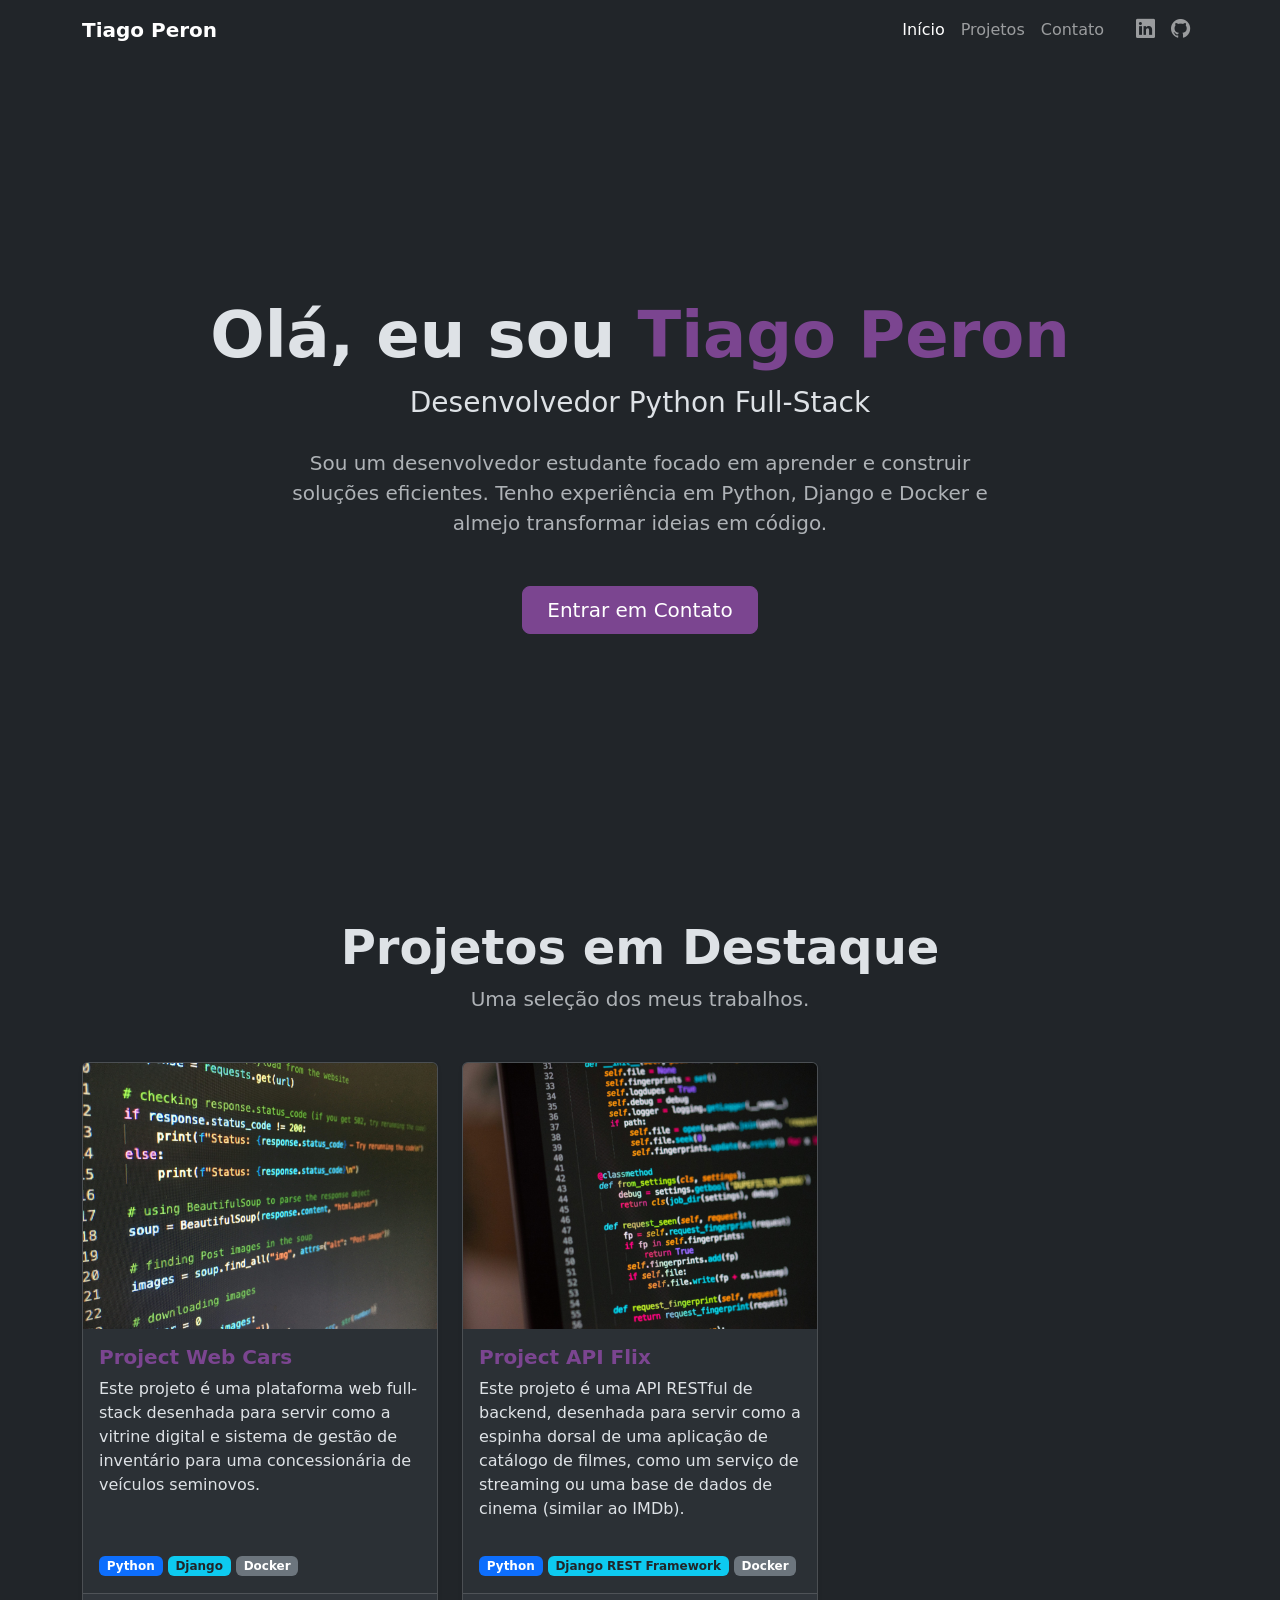
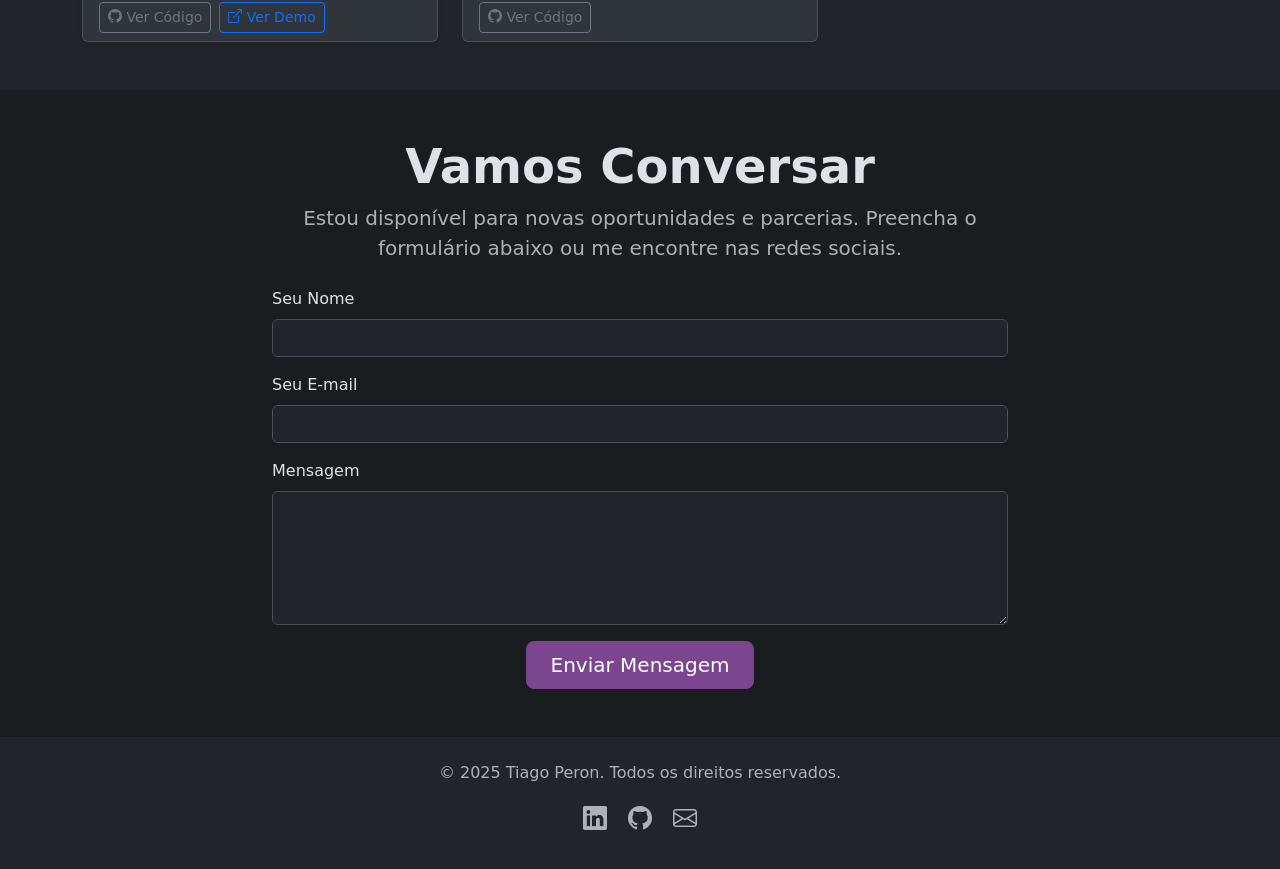
==== index.html @ 698f842c "Initial" ====
<!DOCTYPE html>
<html lang="pt-br" data-bs-theme="dark">

<head>
    <meta charset="UTF-8">
    <meta name="viewport" content="width=device-width, initial-scale=1.0">

    <title>Tiago Peron - Portfólio de Python Full-Stack</title>

    <!-- Google tag (gtag.js) -->
    <script async src="https://www.googletagmanager.com/gtag/js?id=G-5X2ZS7D6HD"></script>
    <script>
        window.dataLayer = window.dataLayer || [];
        function gtag() { dataLayer.push(arguments); }
        gtag('js', new Date());

        gtag('config', 'G-5X2ZS7D6HD');
    </script>

    <meta name="description"
        content="Tiago Peron, desenvolvedor Python Full-Stack com experiência em Django, Django REST Framework, Docker, HTML, CSS e React.">
    <meta name="robots" content="index, follow">
    <link rel="canonical" href="https://tiagoperon.com.br/">

    <meta property="og:type" content="website">
    <meta property="og:url" content="https://tiagoperon.com.br/">
    <meta property="og:title" content="Tiago Peron - Portfólio de Python Full-Stack">
    <meta property="og:description"
        content="Tiago Peron, desenvolvedor Python Full-Stack com experiência em Django, Django REST Framework, Docker, HTML, CSS e React.">
    <meta property="og:image" content="https://www.URLoficialdasuapagina.com.br/imagem-para-compartilhar.jpg">



    <link href="https://cdn.jsdelivr.net/npm/bootstrap@5.3.3/dist/css/bootstrap.min.css" rel="stylesheet"
        integrity="sha384-QWTKZyjpPEjISv5WaRU9OFeRpok6YctnYmDr5pNlyT2bRjXh0JMhjY6hW+ALEwIH" crossorigin="anonymous">

    <link rel="stylesheet" href="https://cdn.jsdelivr.net/npm/bootstrap-icons@1.11.3/font/bootstrap-icons.min.css">

    <link rel="stylesheet" href="css/style.css">

    <link rel="icon" href="images/favicon.png" type="image/png">

    <script type="application/ld+json">
    {
        "@context": "https://schema.org",
        "@type": "ProfilePage",
        "mainEntityOfPage": {
            "@type": "WebPage",
            "@id": "https://tiagoperon.com.br/"
        },
        "name": "Tiago Peron - Portfólio de Python Full-Stack",
        "description": "Portfólio de Tiago Peron, desenvolvedor Python Full-Stack com experiência em Django, Django REST Framework, Docker, HTML, CSS e React.",
        "url": "https://tiagoperon.com.br/",
        "author": {
            "@type": "Person",
            "name": "Tiago Peron",
            "image": "https://tiagoperon.com.br/link-para-sua-foto.jpg",
            "jobTitle": "Desenvolvedor Python Full-Stack",
            "alumniOf": "[Nome da sua Universidade ou Bootcamp, se aplicável]",
            "knowsAbout": [
                "Python",
                "Django",
                "Django REST Framework",
                "Docker",
                "React",
                "API REST",
                "HTML",
                "CSS",
                "JavaScript"
            ],
            "sameAs": [
                "https://www.linkedin.com/in/tperons/",
                "https://github.com/tperons"
            ]
        }
    }
    </script>

</head>

<body>

    <nav class="navbar navbar-expand-lg navbar-dark bg-dark sticky-top">
        <div class="container">
            <a class="navbar-brand fw-bold" href="#">Tiago Peron</a>

            <button class="navbar-toggler" type="button" data-bs-toggle="collapse" data-bs-target="#navbarNav"
                aria-controls="navbarNav" aria-expanded="false" aria-label="Toggle navigation">
                <span class="navbar-toggler-icon"></span>
            </button>

            <div class="collapse navbar-collapse" id="navbarNav">
                <ul class="navbar-nav ms-auto mb-2 mb-lg-0 align-items-center">
                    <li class="nav-item">
                        <a class="nav-link active" href="#inicio">Início</a>
                    </li>
                    <li class="nav-item">
                        <a class="nav-link" href="#projetos">Projetos</a>
                    </li>
                    <li class="nav-item">
                        <a class="nav-link" href="#contato">Contato</a>
                    </li>

                    <li class="nav-item ms-lg-3">
                        <a class="nav-link social-link" href="https://www.linkedin.com/in/tperons/" target="_blank"
                            rel="noopener noreferrer" title="LinkedIn">
                            <i class="bi bi-linkedin"></i>
                        </a>
                    </li>
                    <li class="nav-item">
                        <a class="nav-link social-link" href="https://github.com/tperons" target="_blank"
                            rel="noopener noreferrer" title="GitHub">
                            <i class="bi bi-github"></i>
                        </a>
                    </li>
                </ul>
            </div>
        </div>
    </nav>

    <header id="inicio" class="hero-section text-center">
        <div class="container">
            <h1 class="display-3 fw-bold">Olá, eu sou <span class="text-purple">Tiago Peron</span></h1>
            <p class="lead fs-3 fw-light mb-4">
                Desenvolvedor Python Full-Stack
            </p>
            <p class="fs-5 text-body-secondary col-md-8 mx-auto">
                Sou um desenvolvedor estudante focado em aprender e construir soluções eficientes. Tenho experiência em
                Python, Django e Docker e almejo transformar ideias em código.
            </p>
            <div class="d-grid gap-2 d-sm-flex justify-content-sm-center mt-5">
                <a href="#contato" class="btn btn-purple btn-lg px-4">Entrar em Contato</a>
            </div>
        </div>
    </header>

    <section id="projetos" class="py-5">
        <div class="container">
            <div class="text-center mb-5">
                <h2 class="display-5 fw-bold">Projetos em Destaque</h2>
                <p class="lead text-body-secondary">Uma seleção dos meus trabalhos.</p>
            </div>

            <div class="row row-cols-1 row-cols-md-2 row-cols-lg-3 g-4">

                <!-- Projeto -->
                <div class="col">
                    <div class="card h-100 shadow-sm">
                        <img src="images/cars.webp" class="card-img-top" alt="[Nome do Projeto 1]">
                        <div class="card-body d-flex flex-column">
                            <h5 class="card-title fw-bold text-purple">Project Web Cars</h5>
                            <p class="card-text">
                                Este projeto é uma plataforma web full-stack desenhada para servir como a vitrine
                                digital e sistema de gestão de inventário para uma concessionária de veículos seminovos.
                            </p>

                            <div class="mt-auto pt-3">
                                <span class="badge text-bg-primary">Python</span>
                                <span class="badge text-bg-info text-dark">Django</span>
                                <span class="badge text-bg-secondary">Docker</span>
                            </div>
                        </div>
                        <div class="card-footer d-flex justify-content-start gap-2">
                            <a href="https://github.com/tperons/project-web-cars" target="_blank"
                                rel="noopener noreferrer" class="btn btn-outline-secondary btn-sm">
                                <i class="bi bi-github"></i> Ver Código
                            </a>
                            <a href="https://cars.tiagoperon.com.br/" target="_blank" rel="noopener noreferrer"
                                class="btn btn-outline-primary btn-sm">
                                <i class="bi bi-box-arrow-up-right"></i> Ver Demo
                            </a>
                        </div>
                    </div>
                </div>

                <div class="col">
                    <div class="card h-100 shadow-sm">
                        <img src="images/flix.webp" class="card-img-top" alt="[Nome do Projeto 1]">
                        <div class="card-body d-flex flex-column">
                            <h5 class="card-title fw-bold text-purple">Project API Flix</h5>
                            <p class="card-text">
                                Este projeto é uma API RESTful de backend, desenhada para servir como a espinha dorsal
                                de uma aplicação de catálogo de filmes, como um serviço de streaming ou uma base de
                                dados de cinema (similar ao IMDb).
                            </p>

                            <div class="mt-auto pt-3">
                                <span class="badge text-bg-primary">Python</span>
                                <span class="badge text-bg-info text-dark">Django REST Framework</span>
                                <span class="badge text-bg-secondary">Docker</span>
                            </div>
                        </div>
                        <div class="card-footer d-flex justify-content-start gap-2">
                            <a href="https://github.com/tperons/project-api-flix" target="_blank"
                                rel="noopener noreferrer" class="btn btn-outline-secondary btn-sm">
                                <i class="bi bi-github"></i> Ver Código
                            </a>
                        </div>
                    </div>
                </div>

            </div>

        </div>
    </section>

    <section id="contato" class="py-5 bg-dark-subtle">
        <div class="container">
            <div class="row justify-content-center">
                <div class="col-lg-8 text-center">
                    <h2 class="display-5 fw-bold">Vamos Conversar</h2>
                    <p class="lead text-body-secondary mb-4">
                        Estou disponível para novas oportunidades e parcerias. Preencha o formulário abaixo ou me
                        encontre nas redes sociais.
                    </p>

                    <form action="[URL_DO_SEU_SERVIÇO_DE_FORMULÁRIO]" method="POST">
                        <div class="mb-3 text-start">
                            <label for="name" class="form-label">Seu Nome</label>
                            <input type="text" class="form-control" id="name" name="name" required>
                        </div>
                        <div class="mb-3 text-start">
                            <label for="email" class="form-label">Seu E-mail</label>
                            <input type="email" class="form-control" id="email" name="email" required>
                        </div>
                        <div class="mb-3 text-start">
                            <label for="message" class="form-label">Mensagem</label>
                            <textarea class="form-control" id="message" name="message" rows="5" required></textarea>
                        </div>

                        <button type="submit" class="btn btn-purple btn-lg px-4">Enviar Mensagem</button>
                    </form>
                </div>
            </div>
        </div>
    </section>

    <footer class="py-4 bg-dark text-center">
        <div class="container">
            <p class="mb-2 text-body-secondary">
                &copy; 2025 Tiago Peron. Todos os direitos reservados.
            </p>
            <div>
                <a class="nav-link d-inline-block p-2 text-body-secondary" href="https://www.linkedin.com/in/tperons/"
                    target="_blank" rel="noopener noreferrer" title="LinkedIn">
                    <i class="bi bi-linkedin fs-4"></i>
                </a>
                <a class="nav-link d-inline-block p-2 text-body-secondary" href="https://github.com/tperons"
                    target="_blank" rel="noopener noreferrer" title="GitHub">
                    <i class="bi bi-github fs-4"></i>
                </a>
                <a class="nav-link d-inline-block p-2 text-body-secondary" href="mailto:tperons@gmail.com"
                    title="E-mail">
                    <i class="bi bi-envelope fs-4"></i>
                </a>
            </div>
        </div>
    </footer>

    <script src="https://cdn.jsdelivr.net/npm/bootstrap@5.3.3/dist/js/bootstrap.bundle.min.js"
        integrity="sha384-YvpcrYf0tY3lHB60NNkmXc5s9fDVZLESaAA55NDzOxhy9GkcIdslK1eN7N6jIeHz" crossorigin="anonymous">
        </script>
</body>

</html>
---- css/style.css ----
/* Cor roxa de destaque (baseada na sua preferência) */
:root {
    --custom-purple: #7b4590;
}

.text-purple {
    color: var(--custom-purple);
}

.btn-purple {
    --bs-btn-color: #fff;
    --bs-btn-bg: var(--custom-purple);
    --bs-btn-border-color: var(--custom-purple);
    --bs-btn-hover-color: #fff;
    --bs-btn-hover-bg: #8a43a3;
    --bs-btn-hover-border-color: #8a43a3;
}

/* Garante que a seção "Hero" ocupe a tela toda */
.hero-section {
    height: 90vh;
    display: flex;
    align-items: center;
    justify-content: center;
}

/* Contraste sutil para os cards do projeto */
.card {
    background-color: var(--bs-tertiary-bg);
    border: 1px solid var(--bs-border-color-translucent);
}

.nav-link.social-link {
    font-size: 1.2rem;
}
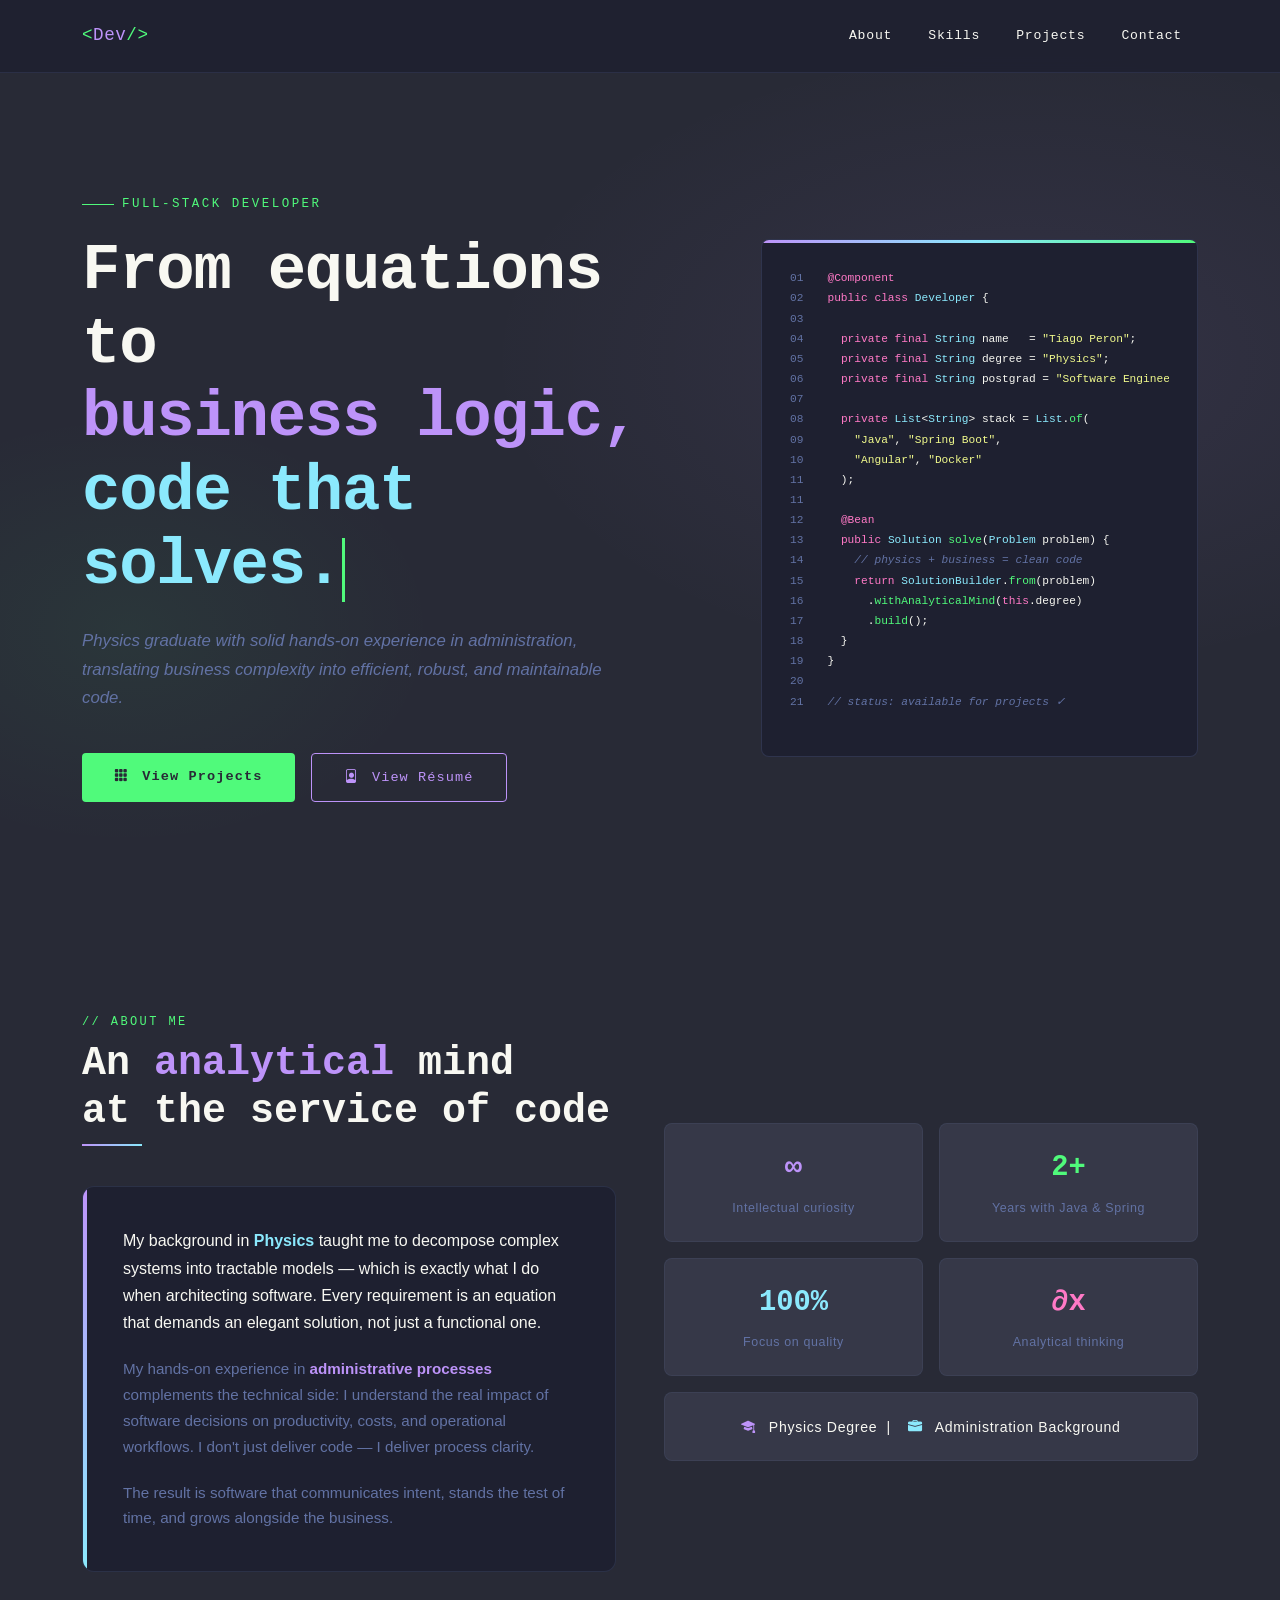
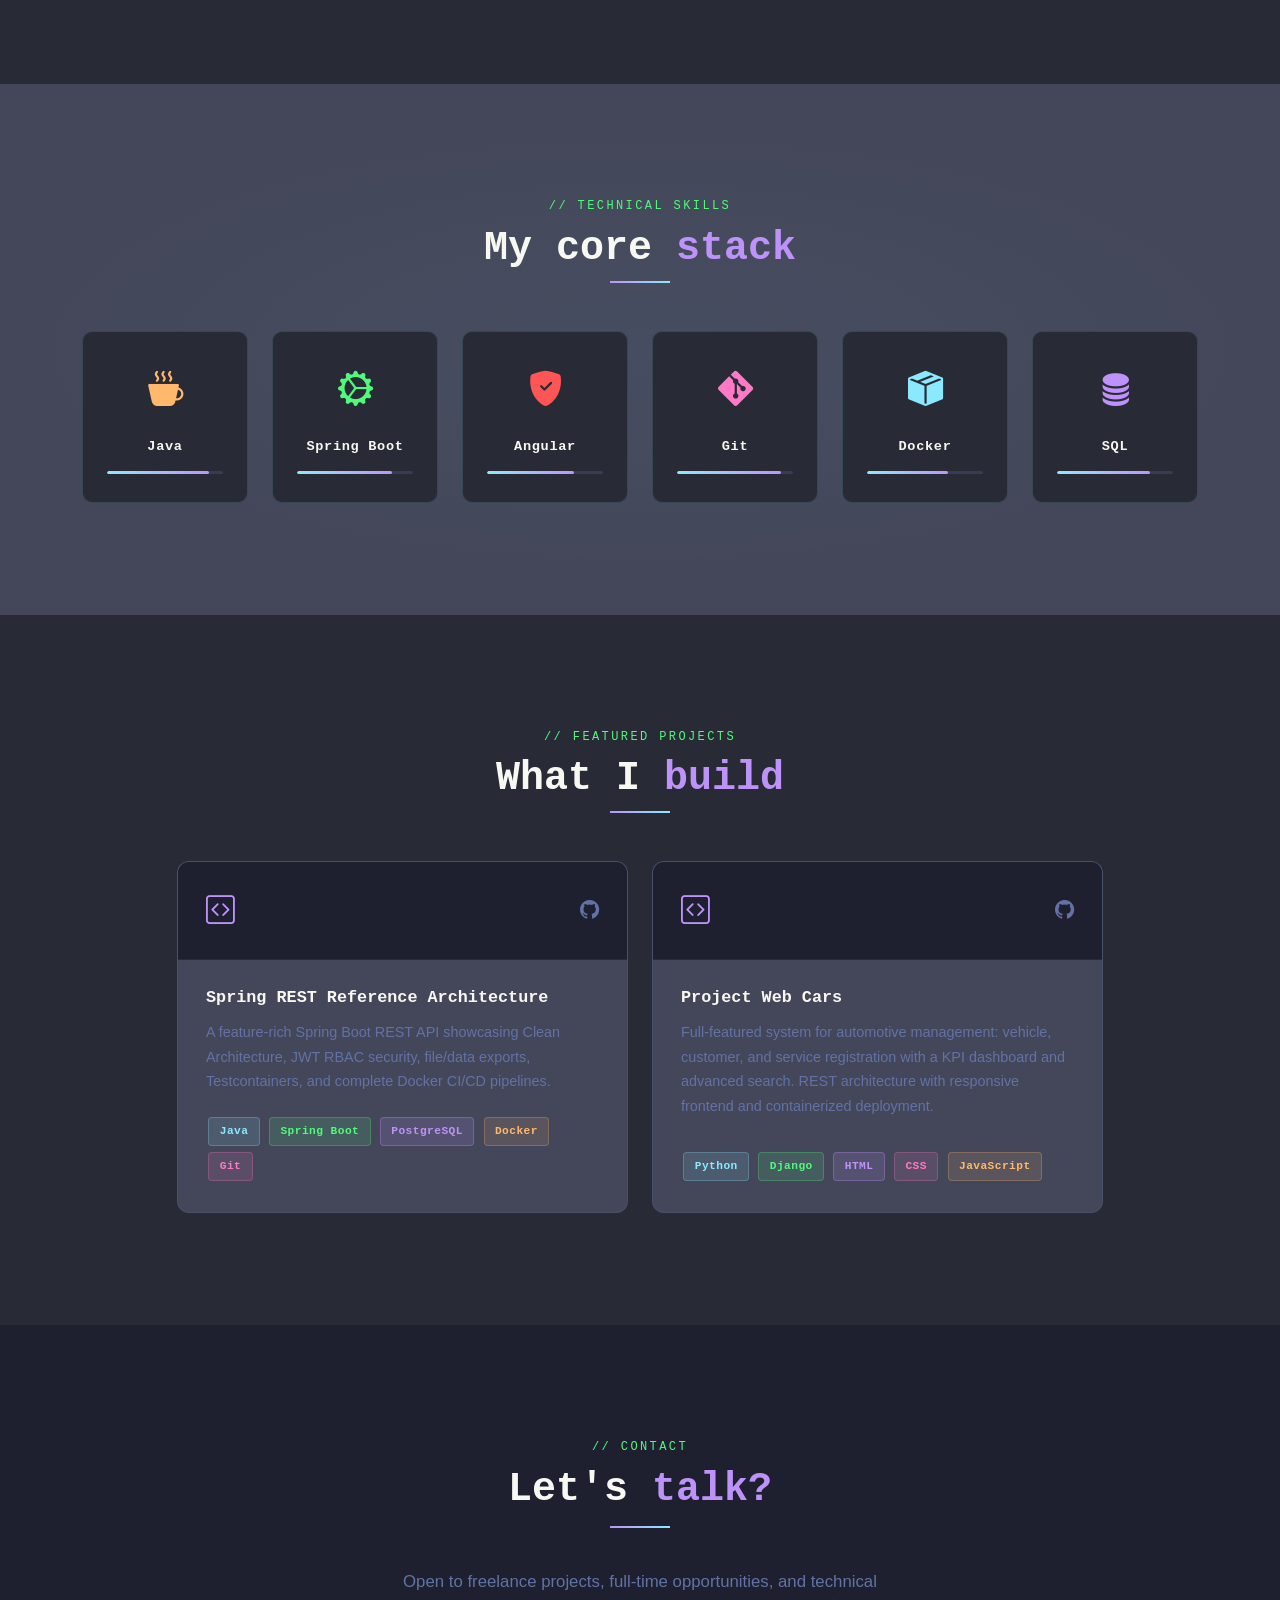
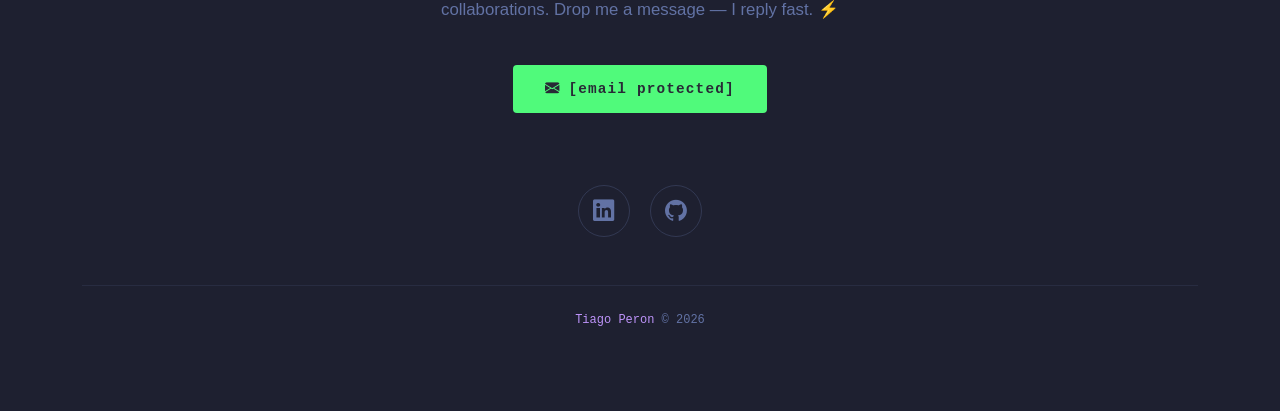
==== commit 0c75fe49: "Refactor Landing Page" ====
--- a/index.html
+++ b/index.html
@@ -1,265 +1,529 @@
-<!DOCTYPE html>
+<!doctype html>
 <html lang="pt-br" data-bs-theme="dark">
-
-<head>
-    <meta charset="UTF-8">
-    <meta name="viewport" content="width=device-width, initial-scale=1.0">
-
-    <title>Tiago Peron - Portfólio de Python Full-Stack</title>
-
-    <!-- Google tag (gtag.js) -->
-    <script async src="https://www.googletagmanager.com/gtag/js?id=G-5X2ZS7D6HD"></script>
+  <head>
+    <meta charset="UTF-8" />
+    <meta name="viewport" content="width=device-width, initial-scale=1.0" />
+
+    <title>Tiago Peron - Full-Stack Java Developer Portfolio</title>
+
+    <script
+      async
+      src="https://www.googletagmanager.com/gtag/js?id=G-5X2ZS7D6HD"
+    ></script>
     <script>
-        window.dataLayer = window.dataLayer || [];
-        function gtag() { dataLayer.push(arguments); }
-        gtag('js', new Date());
-
-        gtag('config', 'G-5X2ZS7D6HD');
+      window.dataLayer = window.dataLayer || [];
+      function gtag() {
+        dataLayer.push(arguments);
+      }
+      gtag("js", new Date());
+
+      gtag("config", "G-5X2ZS7D6HD");
     </script>
 
-    <meta name="description"
-        content="Tiago Peron, desenvolvedor Python Full-Stack com experiência em Django, Django REST Framework, Docker, HTML, CSS e React.">
-    <meta name="robots" content="index, follow">
-    <link rel="canonical" href="https://tiagoperon.com.br/">
-
-    <meta property="og:type" content="website">
-    <meta property="og:url" content="https://tiagoperon.com.br/">
-    <meta property="og:title" content="Tiago Peron - Portfólio de Python Full-Stack">
-    <meta property="og:description"
-        content="Tiago Peron, desenvolvedor Python Full-Stack com experiência em Django, Django REST Framework, Docker, HTML, CSS e React.">
-    <meta property="og:image" content="https://www.URLoficialdasuapagina.com.br/imagem-para-compartilhar.jpg">
-
-
-
-    <link href="https://cdn.jsdelivr.net/npm/bootstrap@5.3.3/dist/css/bootstrap.min.css" rel="stylesheet"
-        integrity="sha384-QWTKZyjpPEjISv5WaRU9OFeRpok6YctnYmDr5pNlyT2bRjXh0JMhjY6hW+ALEwIH" crossorigin="anonymous">
-
-    <link rel="stylesheet" href="https://cdn.jsdelivr.net/npm/bootstrap-icons@1.11.3/font/bootstrap-icons.min.css">
-
-    <link rel="stylesheet" href="css/style.css">
-
-    <link rel="icon" href="images/favicon.png" type="image/png">
+    <meta
+      name="description"
+      content="Portfolio of Tiago Peron, a Full-Stack Java Developer with experience in Spring, Angular, Docker, and Software Architecture."
+    />
+    <meta name="robots" content="index, follow" />
+    <link rel="canonical" href="https://tiagoperon.com.br/" />
+
+    <meta property="og:type" content="website" />
+    <meta property="og:url" content="https://tiagoperon.com.br/" />
+    <meta
+      property="og:title"
+      content="Tiago Peron - Full-Stack Java Developer"
+    />
+    <meta
+      property="og:description"
+      content="Portfolio of Tiago Peron, a Full-Stack Java Developer with experience in Spring, Angular, Docker, and Software Architecture."
+    />
+    <meta
+      property="og:image"
+      content="https://tiagoperon.com.br/images/social-share-image.jpg"
+    />
+
+    <link
+      href="https://cdn.jsdelivr.net/npm/bootstrap@5.3.3/dist/css/bootstrap.min.css"
+      rel="stylesheet"
+      integrity="sha384-QWTKZyjpPEjISv5WaRU9OFeRpok6YctnYmDr5pNlyT2bRjXh0JMhjY6hW+ALEwIH"
+      crossorigin="anonymous"
+    />
+
+    <link
+      rel="stylesheet"
+      href="https://cdn.jsdelivr.net/npm/bootstrap-icons@1.11.3/font/bootstrap-icons.min.css"
+    />
+
+    <link rel="stylesheet" href="css/style.css" />
+
+    <link rel="icon" href="images/favicon.ico" type="image/png" />
 
     <script type="application/ld+json">
-    {
+      {
         "@context": "https://schema.org",
         "@type": "ProfilePage",
         "mainEntityOfPage": {
-            "@type": "WebPage",
-            "@id": "https://tiagoperon.com.br/"
+          "@type": "WebPage",
+          "@id": "https://tiagoperon.com.br/"
         },
-        "name": "Tiago Peron - Portfólio de Python Full-Stack",
-        "description": "Portfólio de Tiago Peron, desenvolvedor Python Full-Stack com experiência em Django, Django REST Framework, Docker, HTML, CSS e React.",
+        "name": "Tiago Peron - Full-Stack Java Developer",
+        "description": "Portfolio of Tiago Peron, a Full-Stack Java Developer with experience in Spring, Angular, Docker, and Software Architecture.",
         "url": "https://tiagoperon.com.br/",
         "author": {
-            "@type": "Person",
-            "name": "Tiago Peron",
-            "image": "https://tiagoperon.com.br/link-para-sua-foto.jpg",
-            "jobTitle": "Desenvolvedor Python Full-Stack",
-            "alumniOf": "[Nome da sua Universidade ou Bootcamp, se aplicável]",
-            "knowsAbout": [
-                "Python",
-                "Django",
-                "Django REST Framework",
-                "Docker",
-                "React",
-                "API REST",
-                "HTML",
-                "CSS",
-                "JavaScript"
-            ],
-            "sameAs": [
-                "https://www.linkedin.com/in/tperons/",
-                "https://github.com/tperons"
-            ]
+          "@type": "Person",
+          "name": "Tiago Peron",
+          "image": "https://tiagoperon.com.br/images/profile-photo.jpg",
+          "jobTitle": "Full-Stack Java Developer",
+          "alumniOf": "[Your University or Bootcamp Name]",
+          "knowsAbout": [
+            "Java",
+            "Spring Boot",
+            "Angular",
+            "Docker",
+            "Git",
+            "Software Architecture",
+            "RESTful APIs",
+            "HTML",
+            "CSS",
+            "TypeScript"
+          ],
+          "sameAs": [
+            "https://www.linkedin.com/in/tperons/",
+            "https://github.com/tperons"
+          ]
         }
-    }
+      }
     </script>
-
-</head>
-
-<body>
-
-    <nav class="navbar navbar-expand-lg navbar-dark bg-dark sticky-top">
-        <div class="container">
-            <a class="navbar-brand fw-bold" href="#">Tiago Peron</a>
-
-            <button class="navbar-toggler" type="button" data-bs-toggle="collapse" data-bs-target="#navbarNav"
-                aria-controls="navbarNav" aria-expanded="false" aria-label="Toggle navigation">
-                <span class="navbar-toggler-icon"></span>
-            </button>
-
-            <div class="collapse navbar-collapse" id="navbarNav">
-                <ul class="navbar-nav ms-auto mb-2 mb-lg-0 align-items-center">
-                    <li class="nav-item">
-                        <a class="nav-link active" href="#inicio">Início</a>
-                    </li>
-                    <li class="nav-item">
-                        <a class="nav-link" href="#projetos">Projetos</a>
-                    </li>
-                    <li class="nav-item">
-                        <a class="nav-link" href="#contato">Contato</a>
-                    </li>
-
-                    <li class="nav-item ms-lg-3">
-                        <a class="nav-link social-link" href="https://www.linkedin.com/in/tperons/" target="_blank"
-                            rel="noopener noreferrer" title="LinkedIn">
-                            <i class="bi bi-linkedin"></i>
-                        </a>
-                    </li>
-                    <li class="nav-item">
-                        <a class="nav-link social-link" href="https://github.com/tperons" target="_blank"
-                            rel="noopener noreferrer" title="GitHub">
-                            <i class="bi bi-github"></i>
-                        </a>
-                    </li>
-                </ul>
-            </div>
-        </div>
+  </head>
+
+  <body>
+    <!-- ──────────────── NAVBAR ──────────────────────────────────────── -->
+    <nav class="navbar navbar-expand-lg">
+      <div class="container">
+        <a class="navbar-brand" href="#">
+          <span>&lt;</span>Dev<span>/&gt;</span>
+        </a>
+        <button
+          class="navbar-toggler"
+          type="button"
+          data-bs-toggle="collapse"
+          data-bs-target="#navMenu"
+        >
+          <span class="navbar-toggler-icon"></span>
+        </button>
+        <div class="collapse navbar-collapse justify-content-end" id="navMenu">
+          <ul class="navbar-nav gap-1">
+            <li class="nav-item">
+              <a class="nav-link" href="#sobre">About</a>
+            </li>
+            <li class="nav-item">
+              <a class="nav-link" href="#skills">Skills</a>
+            </li>
+            <li class="nav-item">
+              <a class="nav-link" href="#projetos">Projects</a>
+            </li>
+            <li class="nav-item">
+              <a class="nav-link" href="#contato">Contact</a>
+            </li>
+          </ul>
+        </div>
+      </div>
     </nav>
 
-    <header id="inicio" class="hero-section text-center">
-        <div class="container">
-            <h1 class="display-3 fw-bold">Olá, eu sou <span class="text-purple">Tiago Peron</span></h1>
-            <p class="lead fs-3 fw-light mb-4">
-                Desenvolvedor Python Full-Stack
+    <!-- ──────────────── HERO ─────────────────────────────────────────── -->
+    <section id="hero">
+      <div class="container">
+        <div class="row align-items-center g-5">
+          <!-- left -->
+          <div class="col-lg-7 fade-up">
+            <p class="hero-label">Full-Stack Developer</p>
+            <h1 class="hero-headline">
+              <span class="line-1">From equations to</span><br />
+              <span class="line-2">business logic,</span><br />
+              <span class="line-3"
+                >code that solves.<span class="cursor-blink"></span
+              ></span>
+            </h1>
+            <p class="hero-sub">
+              Physics graduate with solid hands-on experience in administration,
+              translating business complexity into efficient, robust, and
+              maintainable code.
             </p>
-            <p class="fs-5 text-body-secondary col-md-8 mx-auto">
-                Sou um desenvolvedor estudante focado em aprender e construir soluções eficientes. Tenho experiência em
-                Python, Django e Docker e almejo transformar ideias em código.
-            </p>
-            <div class="d-grid gap-2 d-sm-flex justify-content-sm-center mt-5">
-                <a href="#contato" class="btn btn-purple btn-lg px-4">Entrar em Contato</a>
-            </div>
-        </div>
-    </header>
-
-    <section id="projetos" class="py-5">
-        <div class="container">
-            <div class="text-center mb-5">
-                <h2 class="display-5 fw-bold">Projetos em Destaque</h2>
-                <p class="lead text-body-secondary">Uma seleção dos meus trabalhos.</p>
-            </div>
-
-            <div class="row row-cols-1 row-cols-md-2 row-cols-lg-3 g-4">
-
-                <!-- Projeto -->
-                <div class="col">
-                    <div class="card h-100 shadow-sm">
-                        <img src="images/cars.webp" class="card-img-top" alt="[Nome do Projeto 1]">
-                        <div class="card-body d-flex flex-column">
-                            <h5 class="card-title fw-bold text-purple">Project Web Cars</h5>
-                            <p class="card-text">
-                                Este projeto é uma plataforma web full-stack desenhada para servir como a vitrine
-                                digital e sistema de gestão de inventário para uma concessionária de veículos seminovos.
-                            </p>
-
-                            <div class="mt-auto pt-3">
-                                <span class="badge text-bg-primary">Python</span>
-                                <span class="badge text-bg-info text-dark">Django</span>
-                                <span class="badge text-bg-secondary">Docker</span>
-                            </div>
-                        </div>
-                        <div class="card-footer d-flex justify-content-start gap-2">
-                            <a href="https://github.com/tperons/project-web-cars" target="_blank"
-                                rel="noopener noreferrer" class="btn btn-outline-secondary btn-sm">
-                                <i class="bi bi-github"></i> Ver Código
-                            </a>
-                            <a href="https://cars.tiagoperon.com.br/" target="_blank" rel="noopener noreferrer"
-                                class="btn btn-outline-primary btn-sm">
-                                <i class="bi bi-box-arrow-up-right"></i> Ver Demo
-                            </a>
-                        </div>
-                    </div>
-                </div>
-
-                <div class="col">
-                    <div class="card h-100 shadow-sm">
-                        <img src="images/flix.webp" class="card-img-top" alt="[Nome do Projeto 1]">
-                        <div class="card-body d-flex flex-column">
-                            <h5 class="card-title fw-bold text-purple">Project API Flix</h5>
-                            <p class="card-text">
-                                Este projeto é uma API RESTful de backend, desenhada para servir como a espinha dorsal
-                                de uma aplicação de catálogo de filmes, como um serviço de streaming ou uma base de
-                                dados de cinema (similar ao IMDb).
-                            </p>
-
-                            <div class="mt-auto pt-3">
-                                <span class="badge text-bg-primary">Python</span>
-                                <span class="badge text-bg-info text-dark">Django REST Framework</span>
-                                <span class="badge text-bg-secondary">Docker</span>
-                            </div>
-                        </div>
-                        <div class="card-footer d-flex justify-content-start gap-2">
-                            <a href="https://github.com/tperons/project-api-flix" target="_blank"
-                                rel="noopener noreferrer" class="btn btn-outline-secondary btn-sm">
-                                <i class="bi bi-github"></i> Ver Código
-                            </a>
-                        </div>
-                    </div>
-                </div>
-
-            </div>
-
-        </div>
+            <div class="d-flex flex-wrap gap-3">
+              <a href="#projetos" class="btn-primary-custom">
+                <i class="bi bi-grid-3x3-gap-fill me-1"></i> View Projects
+              </a>
+              <a href="#" class="btn-outline-custom">
+                <i class="bi bi-file-person me-1"></i> View Résumé
+              </a>
+            </div>
+          </div>
+
+          <!-- right – decorative code block -->
+          <div class="col-lg-5 fade-up">
+            <div class="hero-code">
+              <pre><span class="ln">01</span><span class="kw">@Component</span>
+<span class="ln">02</span><span class="kw">public class</span> <span class="cls">Developer</span> {
+<span class="ln">03</span>
+<span class="ln">04</span>  <span class="kw">private final</span> <span class="cls">String</span> name   = <span class="str">"Tiago Peron"</span>;
+<span class="ln">05</span>  <span class="kw">private final</span> <span class="cls">String</span> degree = <span class="str">"Physics"</span>;
+<span class="ln">06</span>  <span class="kw">private final</span> <span class="cls">String</span> postgrad = <span class="str">"Software Engineering"</span>;
+<span class="ln">07</span>
+<span class="ln">08</span>  <span class="kw">private</span> <span class="cls">List</span>&lt;<span class="cls">String</span>&gt; stack = <span class="cls">List</span>.<span class="fn">of</span>(
+<span class="ln">09</span>    <span class="str">"Java"</span>, <span class="str">"Spring Boot"</span>,
+<span class="ln">10</span>    <span class="str">"Angular"</span>, <span class="str">"Docker"</span>
+<span class="ln">11</span>  );
+<span class="ln">11</span>
+<span class="ln">12</span>  <span class="kw">@Bean</span>
+<span class="ln">13</span>  <span class="kw">public</span> <span class="cls">Solution</span> <span class="fn">solve</span>(<span class="cls">Problem</span> problem) {
+<span class="ln">14</span>    <span class="cmt">// physics + business = clean code</span>
+<span class="ln">15</span>    <span class="kw">return</span> <span class="cls">SolutionBuilder</span>.<span class="fn">from</span>(problem)
+<span class="ln">16</span>      .<span class="fn">withAnalyticalMind</span>(<span class="kw">this</span>.degree)
+<span class="ln">17</span>      .<span class="fn">build</span>();
+<span class="ln">18</span>  }
+<span class="ln">19</span>}
+<span class="ln">20</span>
+<span class="ln">21</span><span class="cmt">// status: available for projects ✓</span></pre>
+            </div>
+          </div>
+        </div>
+      </div>
     </section>
 
-    <section id="contato" class="py-5 bg-dark-subtle">
-        <div class="container">
-            <div class="row justify-content-center">
-                <div class="col-lg-8 text-center">
-                    <h2 class="display-5 fw-bold">Vamos Conversar</h2>
-                    <p class="lead text-body-secondary mb-4">
-                        Estou disponível para novas oportunidades e parcerias. Preencha o formulário abaixo ou me
-                        encontre nas redes sociais.
-                    </p>
-
-                    <form action="[URL_DO_SEU_SERVIÇO_DE_FORMULÁRIO]" method="POST">
-                        <div class="mb-3 text-start">
-                            <label for="name" class="form-label">Seu Nome</label>
-                            <input type="text" class="form-control" id="name" name="name" required>
-                        </div>
-                        <div class="mb-3 text-start">
-                            <label for="email" class="form-label">Seu E-mail</label>
-                            <input type="email" class="form-control" id="email" name="email" required>
-                        </div>
-                        <div class="mb-3 text-start">
-                            <label for="message" class="form-label">Mensagem</label>
-                            <textarea class="form-control" id="message" name="message" rows="5" required></textarea>
-                        </div>
-
-                        <button type="submit" class="btn btn-purple btn-lg px-4">Enviar Mensagem</button>
-                    </form>
-                </div>
-            </div>
-        </div>
+    <!-- ──────────────── SOBRE ────────────────────────────────────────── -->
+    <section id="sobre">
+      <div class="container">
+        <div class="row g-5 align-items-center">
+          <div class="col-lg-6 fade-up">
+            <p class="section-tag">// about me</p>
+            <h2 class="section-title">
+              An <span>analytical</span> mind<br />at the service of code
+            </h2>
+            <div class="section-divider"></div>
+            <div class="about-card">
+              <p
+                style="
+                  font-size: 1rem;
+                  color: var(--text);
+                  margin-bottom: 1.25rem;
+                "
+              >
+                My background in
+                <strong style="color: var(--cyan)">Physics</strong> taught me to
+                decompose complex systems into tractable models — which is
+                exactly what I do when architecting software. Every requirement
+                is an equation that demands an elegant solution, not just a
+                functional one.
+              </p>
+              <p
+                style="
+                  font-size: 0.95rem;
+                  color: var(--muted);
+                  margin-bottom: 1.25rem;
+                "
+              >
+                My hands-on experience in
+                <strong style="color: var(--purple)"
+                  >administrative processes</strong
+                >
+                complements the technical side: I understand the real impact of
+                software decisions on productivity, costs, and operational
+                workflows. I don't just deliver code — I deliver process
+                clarity.
+              </p>
+              <p style="font-size: 0.95rem; color: var(--muted); margin: 0">
+                The result is software that communicates intent, stands the test
+                of time, and grows alongside the business.
+              </p>
+            </div>
+          </div>
+
+          <div class="col-lg-6 fade-up">
+            <div class="row g-3">
+              <div class="col-6">
+                <div class="about-stat">
+                  <span class="num">∞</span>
+                  <span class="lbl">Intellectual curiosity</span>
+                </div>
+              </div>
+              <div class="col-6">
+                <div class="about-stat">
+                  <span class="num" style="color: var(--green)">2+</span>
+                  <span class="lbl">Years with Java & Spring</span>
+                </div>
+              </div>
+              <div class="col-6">
+                <div class="about-stat">
+                  <span class="num" style="color: var(--cyan)">100%</span>
+                  <span class="lbl">Focus on quality</span>
+                </div>
+              </div>
+              <div class="col-6">
+                <div class="about-stat">
+                  <span class="num" style="color: var(--pink)">∂x</span>
+                  <span class="lbl">Analytical thinking</span>
+                </div>
+              </div>
+              <div class="col-12">
+                <div class="about-stat">
+                  <span
+                    class="lbl"
+                    style="font-size: 0.88rem; color: var(--text)"
+                  >
+                    <i
+                      class="bi bi-mortarboard-fill me-2"
+                      style="color: var(--purple)"
+                    ></i>
+                    Physics Degree &nbsp;|&nbsp;
+                    <i
+                      class="bi bi-briefcase-fill mx-2"
+                      style="color: var(--cyan)"
+                    ></i>
+                    Administration Background
+                  </span>
+                </div>
+              </div>
+            </div>
+          </div>
+        </div>
+      </div>
     </section>
 
-    <footer class="py-4 bg-dark text-center">
-        <div class="container">
-            <p class="mb-2 text-body-secondary">
-                &copy; 2025 Tiago Peron. Todos os direitos reservados.
-            </p>
-            <div>
-                <a class="nav-link d-inline-block p-2 text-body-secondary" href="https://www.linkedin.com/in/tperons/"
-                    target="_blank" rel="noopener noreferrer" title="LinkedIn">
-                    <i class="bi bi-linkedin fs-4"></i>
-                </a>
-                <a class="nav-link d-inline-block p-2 text-body-secondary" href="https://github.com/tperons"
-                    target="_blank" rel="noopener noreferrer" title="GitHub">
-                    <i class="bi bi-github fs-4"></i>
-                </a>
-                <a class="nav-link d-inline-block p-2 text-body-secondary" href="mailto:tperons@gmail.com"
-                    title="E-mail">
-                    <i class="bi bi-envelope fs-4"></i>
-                </a>
-            </div>
-        </div>
-    </footer>
-
-    <script src="https://cdn.jsdelivr.net/npm/bootstrap@5.3.3/dist/js/bootstrap.bundle.min.js"
-        integrity="sha384-YvpcrYf0tY3lHB60NNkmXc5s9fDVZLESaAA55NDzOxhy9GkcIdslK1eN7N6jIeHz" crossorigin="anonymous">
-        </script>
-</body>
-
-</html>+    <!-- ──────────────── SKILLS ───────────────────────────────────────── -->
+    <section id="skills">
+      <div class="container">
+        <div class="text-center mb-5 fade-up">
+          <p class="section-tag">// technical skills</p>
+          <h2 class="section-title">My core <span>stack</span></h2>
+          <div class="section-divider mx-auto"></div>
+        </div>
+
+        <div class="row g-4 justify-content-center">
+          <!-- Java -->
+          <div class="col-6 col-sm-4 col-md-3 col-lg-2 fade-up">
+            <div class="skill-card">
+              <span class="icon" style="color: var(--orange)"
+                ><i class="bi bi-cup-hot-fill"></i
+              ></span>
+              <span class="name">Java</span>
+              <div class="level">
+                <div class="level-fill" style="--pct: 88%"></div>
+              </div>
+            </div>
+          </div>
+
+          <!-- Spring Boot -->
+          <div class="col-6 col-sm-4 col-md-3 col-lg-2 fade-up">
+            <div class="skill-card">
+              <span class="icon" style="color: var(--green)"
+                ><i class="bi bi-gear-wide-connected"></i
+              ></span>
+              <span class="name">Spring Boot</span>
+              <div class="level">
+                <div class="level-fill" style="--pct: 82%"></div>
+              </div>
+            </div>
+          </div>
+
+          <!-- Angular -->
+          <div class="col-6 col-sm-4 col-md-3 col-lg-2 fade-up">
+            <div class="skill-card">
+              <span class="icon" style="color: var(--red)"
+                ><i class="bi bi-shield-fill-check"></i
+              ></span>
+              <span class="name">Angular</span>
+              <div class="level">
+                <div class="level-fill" style="--pct: 75%"></div>
+              </div>
+            </div>
+          </div>
+
+          <!-- Git -->
+          <div class="col-6 col-sm-4 col-md-3 col-lg-2 fade-up">
+            <div class="skill-card">
+              <span class="icon" style="color: var(--pink)"
+                ><i class="bi bi-git"></i
+              ></span>
+              <span class="name">Git</span>
+              <div class="level">
+                <div class="level-fill" style="--pct: 90%"></div>
+              </div>
+            </div>
+          </div>
+
+          <!-- Docker -->
+          <div class="col-6 col-sm-4 col-md-3 col-lg-2 fade-up">
+            <div class="skill-card">
+              <span class="icon" style="color: var(--cyan)"
+                ><i class="bi bi-box-seam-fill"></i
+              ></span>
+              <span class="name">Docker</span>
+              <div class="level">
+                <div class="level-fill" style="--pct: 70%"></div>
+              </div>
+            </div>
+          </div>
+
+          <!-- SQL -->
+          <div class="col-6 col-sm-4 col-md-3 col-lg-2 fade-up">
+            <div class="skill-card">
+              <span class="icon" style="color: var(--purple)"
+                ><i class="bi bi-database-fill"></i
+              ></span>
+              <span class="name">SQL</span>
+              <div class="level">
+                <div class="level-fill" style="--pct: 80%"></div>
+              </div>
+            </div>
+          </div>
+        </div>
+      </div>
+    </section>
+
+    <!-- ──────────────── PROJETOS ─────────────────────────────────────── -->
+    <section id="projetos">
+      <div class="container">
+        <div class="text-center mb-5 fade-up">
+          <p class="section-tag">// featured projects</p>
+          <h2 class="section-title">What I <span>build</span></h2>
+          <div class="section-divider mx-auto"></div>
+        </div>
+
+        <div class="row g-4 justify-content-center">
+          <!-- Project 1: Smart Supply Management -->
+          <div class="col-md-6 col-lg-5 fade-up">
+            <div class="project-card">
+              <div class="project-card-header">
+                <span class="project-icon"
+                  ><i style="color: var(--purple)" class="bi bi-code-square"></i
+                ></span>
+                <div class="project-links">
+                  <a
+                    href="https://github.com/tperons/spring-boot-rest-study"
+                    title="GitHub"
+                    ><i class="bi bi-github"></i
+                  ></a>
+                  <!-- <a href="#" title="Live Demo"><i class="bi bi-box-arrow-up-right"></i></a> -->
+                </div>
+              </div>
+              <div class="project-body">
+                <h3 class="project-title">
+                  Spring REST Reference Architecture
+                </h3>
+                <p class="project-desc">
+                  A feature-rich Spring Boot REST API showcasing Clean
+                  Architecture, JWT RBAC security, file/data exports,
+                  Testcontainers, and complete Docker CI/CD pipelines.
+                </p>
+                <div>
+                  <span class="tech-badge badge-cyan">Java</span>
+                  <span class="tech-badge badge-green">Spring Boot</span>
+                  <span class="tech-badge badge-purple">PostgreSQL</span>
+                  <span class="tech-badge badge-orange">Docker</span>
+                  <span class="tech-badge badge-pink">Git</span>
+                </div>
+              </div>
+            </div>
+          </div>
+
+          <!-- Project 2: Project Web Cars -->
+          <div class="col-md-6 col-lg-5 fade-up">
+            <div class="project-card">
+              <div class="project-card-header">
+                <span class="project-icon"
+                  ><i style="color: var(--purple)" class="bi bi-code-square"></i
+                ></span>
+                <div class="project-links">
+                  <a
+                    href="https://github.com/tperons/project-web-cars"
+                    title="GitHub"
+                    ><i class="bi bi-github"></i
+                  ></a>
+                  <!-- <a href="#" title="Live Demo"><i class="bi bi-box-arrow-up-right"></i></a> -->
+                </div>
+              </div>
+              <div class="project-body">
+                <h3 class="project-title">Project Web Cars</h3>
+                <p class="project-desc">
+                  Full-featured system for automotive management: vehicle,
+                  customer, and service registration with a KPI dashboard and
+                  advanced search. REST architecture with responsive frontend
+                  and containerized deployment.
+                </p>
+                <div>
+                  <span class="tech-badge badge-cyan">Python</span>
+                  <span class="tech-badge badge-green">Django</span>
+                  <span class="tech-badge badge-purple">HTML</span>
+                  <span class="tech-badge badge-pink">CSS</span>
+                  <span class="tech-badge badge-orange">JavaScript</span>
+                </div>
+              </div>
+            </div>
+          </div>
+        </div>
+        <!-- /row -->
+      </div>
+    </section>
+
+    <!-- ──────────────── CONTACT ──────────────────────────────────────── -->
+    <section id="contato">
+      <div class="container fade-up">
+        <p class="section-tag">// contact</p>
+        <h2 class="section-title" style="margin-bottom: 0.75rem">
+          Let's <span>talk?</span>
+        </h2>
+        <div class="section-divider mx-auto"></div>
+
+        <p class="contact-tagline">
+          Open to freelance projects, full-time opportunities, and technical
+          collaborations. Drop me a message — I reply fast. ⚡
+        </p>
+
+        <a
+          href="mailto:tperons@gmail.com"
+          class="btn-primary-custom mb-5"
+          style="font-size: 0.9rem"
+        >
+          <i class="bi bi-envelope-fill me-2"></i
+          ><span
+            class="__cf_email__"
+            data-cfemail="e59c8a90978088848c89a5809d8488958980cb868a88"
+            >[email&#160;protected]</span
+          >
+        </a>
+
+        <div class="mt-4">
+          <a
+            href="https://linkedin.com/in/tperons"
+            target="_blank"
+            class="social-link"
+            title="LinkedIn"
+          >
+            <i class="bi bi-linkedin"></i>
+          </a>
+          <a
+            href="https://github.com/tperons"
+            target="_blank"
+            class="social-link"
+            title="GitHub"
+          >
+            <i class="bi bi-github"></i>
+          </a>
+        </div>
+
+        <div class="footer-bottom">
+          <p>
+            <span style="color: var(--purple)">Tiago Peron</span> ©
+            <span id="current-year"></span>
+          </p>
+        </div>
+      </div>
+    </section>
+
+    <!-- Bootstrap JS -->
+    <script data-cfasync="false" src="/cdn-cgi/scripts/5c5dd728/cloudflare-static/email-decode.min.js"></script>
+    <script src="https://cdn.jsdelivr.net/npm/bootstrap@5.3.3/dist/js/bootstrap.bundle.min.js"></script>
+
+    <script src="js/main.js"></script>
+  </body>
+</html>
--- a/css/style.css
+++ b/css/style.css
@@ -1,35 +1,652 @@
-/* Cor roxa de destaque (baseada na sua preferência) */
+/* ─── CSS Variables ───────────────────────────────────────────── */
 :root {
-    --custom-purple: #7b4590;
-}
-
+  --bg: #282a36;
+  --bg2: #44475a;
+  --bg3: #1e2030;
+  --text: #f8f8f2;
+  --muted: #6272a4;
+  --purple: #bd93f9;
+  --green: #50fa7b;
+  --cyan: #8be9fd;
+  --pink: #ff79c6;
+  --red: #ff5555;
+  --orange: #ffb86c;
+  --yellow: #f1fa8c;
+  --font-mono: "Space Mono", monospace;
+  --font-body: "DM Sans", sans-serif;
+}
+
+/* ─── Reset & Base ────────────────────────────────────────────── */
+*,
+*::before,
+*::after {
+  box-sizing: border-box;
+  margin: 0;
+  padding: 0;
+}
+
+html {
+  scroll-behavior: smooth;
+}
+
+body {
+  background-color: var(--bg);
+  color: var(--text);
+  font-family: var(--font-body);
+  font-size: 1rem;
+  line-height: 1.7;
+  overflow-x: hidden;
+}
+
+/* ─── Noise texture overlay ───────────────────────────────────── */
+body::before {
+  content: "";
+  position: fixed;
+  inset: 0;
+  pointer-events: none;
+  z-index: 0;
+  background-image: url("data:image/svg+xml,%3Csvg viewBox='0 0 256 256' xmlns='http://www.w3.org/2000/svg'%3E%3Cfilter id='noise'%3E%3CfeTurbulence type='fractalNoise' baseFrequency='0.9' numOctaves='4' stitchTiles='stitch'/%3E%3C/filter%3E%3Crect width='100%25' height='100%25' filter='url(%23noise)' opacity='0.04'/%3E%3C/svg%3E");
+  opacity: 0.35;
+}
+
+section,
+nav,
+footer {
+  position: relative;
+  z-index: 1;
+}
+
+/* ─── Scrollbar ────────────────────────────────────────────────── */
+::-webkit-scrollbar {
+  width: 6px;
+}
+::-webkit-scrollbar-track {
+  background: var(--bg3);
+}
+::-webkit-scrollbar-thumb {
+  background: var(--muted);
+  border-radius: 99px;
+}
+
+/* ─── Typography helpers ────────────────────────────────────────── */
+.mono {
+  font-family: var(--font-mono);
+}
 .text-purple {
-    color: var(--custom-purple);
-}
-
-.btn-purple {
-    --bs-btn-color: #fff;
-    --bs-btn-bg: var(--custom-purple);
-    --bs-btn-border-color: var(--custom-purple);
-    --bs-btn-hover-color: #fff;
-    --bs-btn-hover-bg: #8a43a3;
-    --bs-btn-hover-border-color: #8a43a3;
-}
-
-/* Garante que a seção "Hero" ocupe a tela toda */
-.hero-section {
-    height: 90vh;
-    display: flex;
-    align-items: center;
-    justify-content: center;
-}
-
-/* Contraste sutil para os cards do projeto */
-.card {
-    background-color: var(--bs-tertiary-bg);
-    border: 1px solid var(--bs-border-color-translucent);
-}
-
-.nav-link.social-link {
-    font-size: 1.2rem;
-}
+  color: var(--purple) !important;
+}
+.text-green {
+  color: var(--green) !important;
+}
+.text-cyan {
+  color: var(--cyan) !important;
+}
+.text-pink {
+  color: var(--pink) !important;
+}
+.text-muted-custom {
+  color: var(--muted) !important;
+}
+
+/* ─── Navbar ────────────────────────────────────────────────────── */
+.navbar {
+  background: rgba(30, 32, 48, 0.82) !important;
+  backdrop-filter: blur(14px);
+  border-bottom: 1px solid rgba(98, 114, 164, 0.18);
+  padding: 1rem 2rem;
+  position: fixed;
+  width: 100%;
+  top: 0;
+  z-index: 100;
+  transition: background 0.3s ease;
+}
+
+.navbar-brand {
+  font-family: var(--font-mono);
+  font-size: 1.1rem;
+  color: var(--purple) !important;
+  letter-spacing: 0.03em;
+}
+
+.navbar-brand span {
+  color: var(--green);
+}
+
+.nav-link {
+  color: var(--text) !important;
+  font-family: var(--font-mono);
+  font-size: 0.82rem;
+  letter-spacing: 0.06em;
+  padding: 0.4rem 1rem !important;
+  position: relative;
+  transition: color 0.2s;
+}
+
+.nav-link::after {
+  content: "";
+  position: absolute;
+  bottom: 0;
+  left: 1rem;
+  right: 1rem;
+  height: 1px;
+  background: var(--purple);
+  transform: scaleX(0);
+  transition: transform 0.25s ease;
+}
+
+.nav-link:hover {
+  color: var(--purple) !important;
+}
+.nav-link:hover::after {
+  transform: scaleX(1);
+}
+
+/* ─── Hero ──────────────────────────────────────────────────────── */
+#hero {
+  min-height: 100vh;
+  display: flex;
+  align-items: center;
+  padding-top: 6rem;
+  background:
+    radial-gradient(
+      ellipse 60% 50% at 80% 40%,
+      rgba(189, 147, 249, 0.08) 0%,
+      transparent 70%
+    ),
+    radial-gradient(
+      ellipse 40% 40% at 10% 70%,
+      rgba(80, 250, 123, 0.06) 0%,
+      transparent 60%
+    ),
+    var(--bg);
+}
+
+.hero-label {
+  font-family: var(--font-mono);
+  font-size: 0.78rem;
+  color: var(--green);
+  letter-spacing: 0.2em;
+  text-transform: uppercase;
+  margin-bottom: 1.25rem;
+  display: flex;
+  align-items: center;
+  gap: 0.5rem;
+}
+
+.hero-label::before {
+  content: "";
+  display: inline-block;
+  width: 32px;
+  height: 1px;
+  background: var(--green);
+}
+
+.hero-headline {
+  font-family: var(--font-mono);
+  font-size: clamp(2rem, 5.5vw, 4rem);
+  font-weight: 700;
+  line-height: 1.15;
+  letter-spacing: -0.02em;
+  margin-bottom: 1.5rem;
+}
+
+.hero-headline .line-1 {
+  color: var(--text);
+}
+.hero-headline .line-2 {
+  color: var(--purple);
+}
+.hero-headline .line-3 {
+  color: var(--cyan);
+}
+
+.hero-sub {
+  font-size: 1.05rem;
+  color: var(--muted);
+  max-width: 560px;
+  margin-bottom: 2.5rem;
+  font-style: italic;
+}
+
+.btn-primary-custom {
+  background: var(--green);
+  color: var(--bg);
+  border: none;
+  padding: 0.75rem 2rem;
+  font-family: var(--font-mono);
+  font-size: 0.85rem;
+  font-weight: 700;
+  letter-spacing: 0.08em;
+  border-radius: 4px;
+  transition:
+    transform 0.2s,
+    box-shadow 0.2s;
+  text-decoration: none;
+  display: inline-block;
+}
+
+.btn-primary-custom:hover {
+  transform: translateY(-3px);
+  box-shadow: 0 10px 30px rgba(80, 250, 123, 0.25);
+  color: var(--bg);
+}
+
+.btn-outline-custom {
+  background: transparent;
+  color: var(--purple);
+  border: 1px solid var(--purple);
+  padding: 0.75rem 2rem;
+  font-family: var(--font-mono);
+  font-size: 0.85rem;
+  letter-spacing: 0.08em;
+  border-radius: 4px;
+  transition:
+    transform 0.2s,
+    background 0.2s,
+    box-shadow 0.2s;
+  text-decoration: none;
+  display: inline-block;
+}
+
+.btn-outline-custom:hover {
+  background: rgba(189, 147, 249, 0.1);
+  transform: translateY(-3px);
+  box-shadow: 0 10px 30px rgba(189, 147, 249, 0.15);
+  color: var(--purple);
+}
+
+/* animated cursor */
+.cursor-blink {
+  display: inline-block;
+  width: 3px;
+  height: 1em;
+  background: var(--green);
+  vertical-align: text-bottom;
+  animation: blink 1s step-end infinite;
+}
+
+@keyframes blink {
+  0%,
+  100% {
+    opacity: 1;
+  }
+  50% {
+    opacity: 0;
+  }
+}
+
+/* hero decorative code block */
+.hero-code {
+  background: var(--bg3);
+  border: 1px solid rgba(98, 114, 164, 0.25);
+  border-radius: 8px;
+  padding: 1.75rem;
+  font-family: var(--font-mono);
+  font-size: 0.8rem;
+  line-height: 1.8;
+  position: relative;
+  overflow: hidden;
+}
+
+.hero-code::before {
+  content: "";
+  position: absolute;
+  top: 0;
+  left: 0;
+  right: 0;
+  height: 3px;
+  background: linear-gradient(90deg, var(--purple), var(--cyan), var(--green));
+}
+
+.hero-code .ln {
+  color: var(--muted);
+  user-select: none;
+  margin-right: 1.5rem;
+}
+.hero-code .kw {
+  color: var(--pink);
+}
+.hero-code .fn {
+  color: var(--green);
+}
+.hero-code .str {
+  color: var(--yellow);
+}
+.hero-code .cmt {
+  color: var(--muted);
+  font-style: italic;
+}
+.hero-code .cls {
+  color: var(--cyan);
+}
+.hero-code .num {
+  color: var(--purple);
+}
+
+/* ─── Section headings ──────────────────────────────────────────── */
+.section-tag {
+  font-family: var(--font-mono);
+  font-size: 0.75rem;
+  color: var(--green);
+  letter-spacing: 0.2em;
+  text-transform: uppercase;
+  margin-bottom: 0.5rem;
+}
+
+.section-title {
+  font-family: var(--font-mono);
+  font-size: clamp(1.6rem, 3.5vw, 2.5rem);
+  font-weight: 700;
+  color: var(--text);
+  margin-bottom: 0.5rem;
+}
+
+.section-title span {
+  color: var(--purple);
+}
+
+.section-divider {
+  width: 60px;
+  height: 2px;
+  background: linear-gradient(90deg, var(--purple), var(--cyan));
+  margin-bottom: 2.5rem;
+}
+
+/* ─── About ─────────────────────────────────────────────────────── */
+#sobre {
+  padding: 7rem 0;
+  background: var(--bg);
+}
+
+.about-card {
+  background: var(--bg3);
+  border: 1px solid rgba(98, 114, 164, 0.2);
+  border-radius: 12px;
+  padding: 2.5rem;
+  position: relative;
+  overflow: hidden;
+}
+
+.about-card::after {
+  content: "";
+  position: absolute;
+  top: 0;
+  left: 0;
+  width: 4px;
+  height: 100%;
+  background: linear-gradient(180deg, var(--purple), var(--cyan));
+}
+
+.about-stat {
+  text-align: center;
+  padding: 1.25rem;
+  background: rgba(68, 71, 90, 0.5);
+  border-radius: 8px;
+  border: 1px solid rgba(98, 114, 164, 0.15);
+}
+
+.about-stat .num {
+  font-family: var(--font-mono);
+  font-size: 1.8rem;
+  font-weight: 700;
+  color: var(--purple);
+  display: block;
+}
+
+.about-stat .lbl {
+  font-size: 0.78rem;
+  color: var(--muted);
+  letter-spacing: 0.05em;
+}
+
+/* ─── Skills ────────────────────────────────────────────────────── */
+#skills {
+  padding: 7rem 0;
+  background:
+    radial-gradient(
+      ellipse 70% 60% at 50% 50%,
+      rgba(139, 233, 253, 0.04) 0%,
+      transparent 70%
+    ),
+    var(--bg2);
+}
+
+.skill-card {
+  background: var(--bg);
+  border: 1px solid rgba(139, 233, 253, 0.15);
+  border-radius: 10px;
+  padding: 1.75rem 1.5rem;
+  text-align: center;
+  transition:
+    transform 0.25s ease,
+    box-shadow 0.25s ease,
+    border-color 0.25s ease;
+  height: 100%;
+}
+
+.skill-card:hover {
+  transform: translateY(-6px);
+  box-shadow: 0 20px 50px rgba(0, 0, 0, 0.3);
+  border-color: var(--cyan);
+}
+
+.skill-card .icon {
+  font-size: 2.2rem;
+  margin-bottom: 0.75rem;
+  display: block;
+}
+
+.skill-card .name {
+  font-family: var(--font-mono);
+  font-size: 0.85rem;
+  font-weight: 700;
+  color: var(--text);
+  letter-spacing: 0.05em;
+}
+
+.skill-card .level {
+  margin-top: 0.75rem;
+  height: 3px;
+  background: rgba(98, 114, 164, 0.25);
+  border-radius: 99px;
+  overflow: hidden;
+}
+
+.skill-card .level-fill {
+  height: 100%;
+  border-radius: 99px;
+  background: linear-gradient(90deg, var(--cyan), var(--purple));
+  width: 0;
+  transition: width 1.2s cubic-bezier(0.4, 0, 0.2, 1);
+}
+
+.skill-card .level-fill.animated {
+  width: var(--pct);
+}
+
+/* ─── Projects ──────────────────────────────────────────────────── */
+#projetos {
+  padding: 7rem 0;
+  background: var(--bg);
+}
+
+.project-card {
+  background: var(--bg2);
+  border: 1px solid rgba(98, 114, 164, 0.2);
+  border-radius: 12px;
+  overflow: hidden;
+  transition:
+    transform 0.3s ease,
+    box-shadow 0.3s ease,
+    border-color 0.3s ease;
+  height: 100%;
+  display: flex;
+  flex-direction: column;
+}
+
+.project-card:hover {
+  transform: translateY(-8px);
+  box-shadow: 0 30px 60px rgba(0, 0, 0, 0.4);
+  border-color: var(--purple);
+}
+
+.project-card-header {
+  background: var(--bg3);
+  padding: 1.5rem 1.75rem;
+  display: flex;
+  align-items: center;
+  justify-content: space-between;
+  border-bottom: 1px solid rgba(98, 114, 164, 0.15);
+}
+
+.project-icon {
+  font-size: 1.8rem;
+}
+
+.project-links a {
+  color: var(--muted);
+  font-size: 1.2rem;
+  margin-left: 0.75rem;
+  transition: color 0.2s;
+  text-decoration: none;
+}
+
+.project-links a:hover {
+  color: var(--purple);
+}
+
+.project-body {
+  padding: 1.75rem;
+  flex: 1;
+  display: flex;
+  flex-direction: column;
+}
+
+.project-title {
+  font-family: var(--font-mono);
+  font-size: 1.05rem;
+  font-weight: 700;
+  color: var(--text);
+  margin-bottom: 0.75rem;
+}
+
+.project-desc {
+  font-size: 0.9rem;
+  color: var(--muted);
+  flex: 1;
+  margin-bottom: 1.25rem;
+}
+
+.tech-badge {
+  display: inline-block;
+  padding: 0.25rem 0.65rem;
+  border-radius: 4px;
+  font-family: var(--font-mono);
+  font-size: 0.7rem;
+  font-weight: 700;
+  letter-spacing: 0.04em;
+  margin: 0.2rem 0.15rem;
+}
+
+.badge-purple {
+  background: rgba(189, 147, 249, 0.15);
+  color: var(--purple);
+  border: 1px solid rgba(189, 147, 249, 0.3);
+}
+.badge-cyan {
+  background: rgba(139, 233, 253, 0.12);
+  color: var(--cyan);
+  border: 1px solid rgba(139, 233, 253, 0.25);
+}
+.badge-green {
+  background: rgba(80, 250, 123, 0.12);
+  color: var(--green);
+  border: 1px solid rgba(80, 250, 123, 0.25);
+}
+.badge-pink {
+  background: rgba(255, 121, 198, 0.12);
+  color: var(--pink);
+  border: 1px solid rgba(255, 121, 198, 0.25);
+}
+.badge-orange {
+  background: rgba(255, 184, 108, 0.12);
+  color: var(--orange);
+  border: 1px solid rgba(255, 184, 108, 0.25);
+}
+
+/* ─── Contact / Footer ──────────────────────────────────────────── */
+#contato {
+  padding: 7rem 0 4rem;
+  background: var(--bg3);
+  text-align: center;
+}
+
+.contact-tagline {
+  font-size: 1.05rem;
+  color: var(--muted);
+  max-width: 500px;
+  margin: 0 auto 2.5rem;
+}
+
+.social-link {
+  display: inline-flex;
+  align-items: center;
+  justify-content: center;
+  width: 52px;
+  height: 52px;
+  border-radius: 50%;
+  border: 1px solid rgba(98, 114, 164, 0.3);
+  color: var(--muted);
+  font-size: 1.35rem;
+  margin: 0 0.5rem;
+  text-decoration: none;
+  transition: all 0.25s ease;
+}
+
+.social-link:hover {
+  border-color: var(--purple);
+  color: var(--purple);
+  background: rgba(189, 147, 249, 0.1);
+  transform: translateY(-4px);
+}
+
+.footer-bottom {
+  margin-top: 3rem;
+  padding-top: 1.5rem;
+  border-top: 1px solid rgba(98, 114, 164, 0.15);
+  font-family: var(--font-mono);
+  font-size: 0.75rem;
+  color: var(--muted);
+}
+
+/* ─── Fade-in animation ─────────────────────────────────────────── */
+.fade-up {
+  opacity: 0;
+  transform: translateY(30px);
+  transition:
+    opacity 0.7s ease,
+    transform 0.7s ease;
+}
+
+.fade-up.visible {
+  opacity: 1;
+  transform: translateY(0);
+}
+
+/* ─── Navbar toggler (mobile) ───────────────────────────────────── */
+.navbar-toggler {
+  border-color: rgba(98, 114, 164, 0.4) !important;
+}
+.navbar-toggler-icon {
+  background-image: url("data:image/svg+xml,%3csvg xmlns='http://www.w3.org/2000/svg' viewBox='0 0 30 30'%3e%3cpath stroke='rgba%28248,248,242,0.7%29' stroke-linecap='round' stroke-miterlimit='10' stroke-width='2' d='M4 7h22M4 15h22M4 23h22'/%3e%3c/svg%3e") !important;
+}
+
+/* ─── Responsive tweaks ─────────────────────────────────────────── */
+@media (max-width: 768px) {
+  .hero-code {
+    display: none;
+  }
+  #hero {
+    padding-top: 5rem;
+  }
+}
